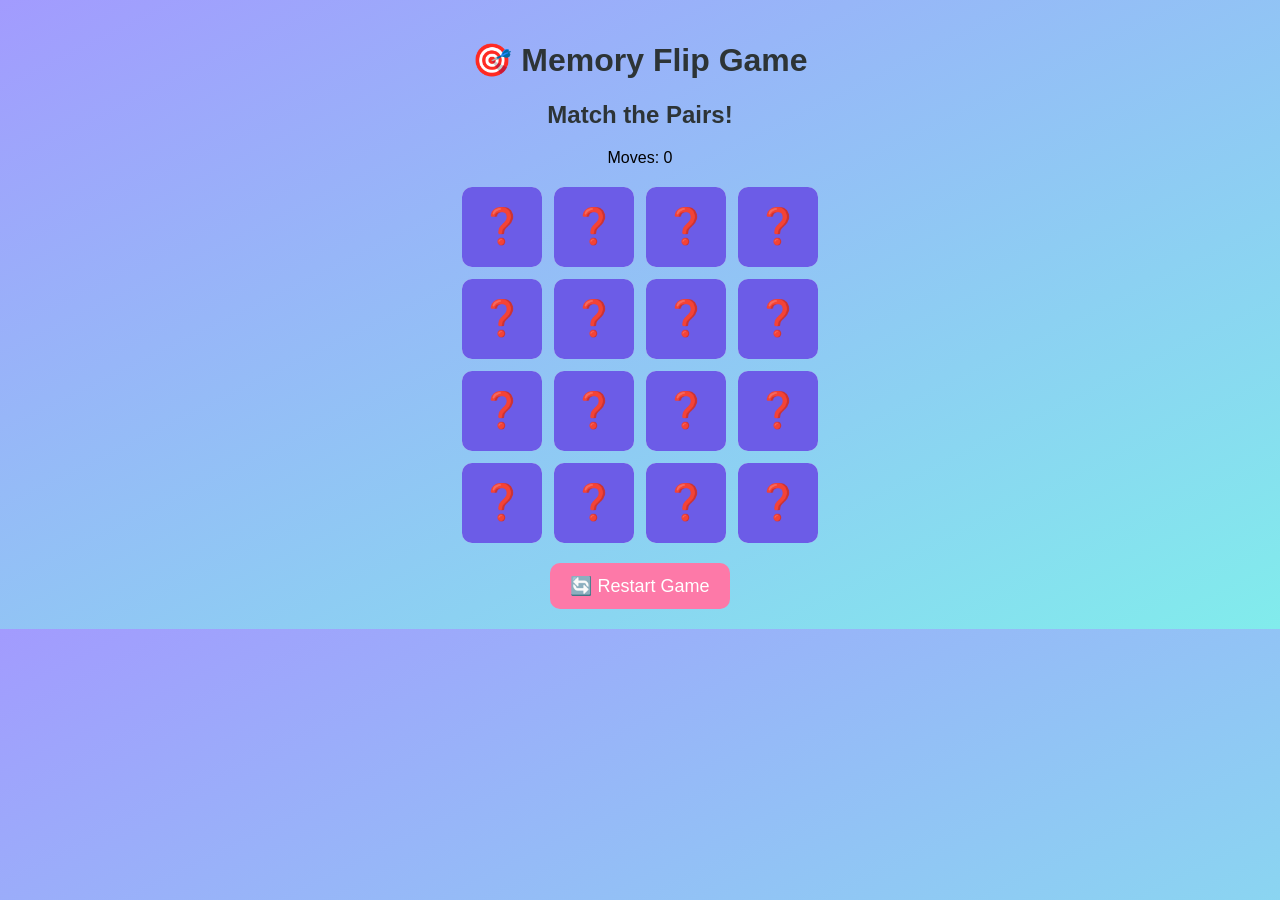
==== Memory-Flip-Game/index.html @ a367abdf "Add Memory Flip Game with emoji matching and responsive UI" ====
<!DOCTYPE html>
<html lang="en">
<head>
  <meta charset="UTF-8" />
  <meta name="viewport" content="width=device-width, initial-scale=1.0" />
  <title>Memory Flip Game</title>
  <link rel="stylesheet" href="style.css" />
</head>
<body>

  <h1>🎯 Memory Flip Game</h1>
  <h2>Match the Pairs!</h2>

  <div class="score-board">
    Moves: <span id="moves">0</span>
  </div>

  <div class="game-container" id="game"></div>

  <button id="restartBtn">🔄 Restart Game</button>

  <script src="script.js"></script>
</body>
</html>
---- Memory-Flip-Game/style.css ----
body {
  font-family: Arial, sans-serif;
  background: linear-gradient(to bottom right, #a29bfe, #81ecec);
  text-align: center;
  margin: 0;
  padding: 20px;
}

h1, h2 {
  color: #2d3436;
}

.game-container {
  display: grid;
  grid-template-columns: repeat(4, 80px);
  gap: 12px;
  justify-content: center;
  margin-top: 20px;
}

.card {
  width: 80px;
  height: 80px;
  background: #dfe6e9;
  border-radius: 10px;
  font-size: 40px;
  display: flex;
  justify-content: center;
  align-items: center;
  cursor: pointer;
  user-select: none;
  position: relative;
  transform-style: preserve-3d;
  transition: transform .4s;
}

.card.flip {
  transform: rotateY(180deg);
}

.front, .back {
  position: absolute;
  width: 100%;
  height: 100%;
  backface-visibility: hidden;
}

.front {
  background: #6c5ce7;
  border-radius: 10px;
  display: grid;
  place-items: center;
  font-size: 35px;
  color: white;
}

.back {
  transform: rotateY(180deg);
  background: #ffeaa7;
  border-radius: 10px;
  display: grid;
  place-items: center;
}

button {
  margin-top: 20px;
  padding: 12px 20px;
  background: #fd79a8;
  color: #fff;
  border: none;
  font-size: 18px;
  border-radius: 10px;
  cursor: pointer;
}

button:hover {
  background: #e84393;
}

@media (max-width: 450px) {
  .game-container {
    grid-template-columns: repeat(4, 60px);
  }
  .card {
    width: 60px;
    height: 60px;
    font-size: 30px;
  }
}
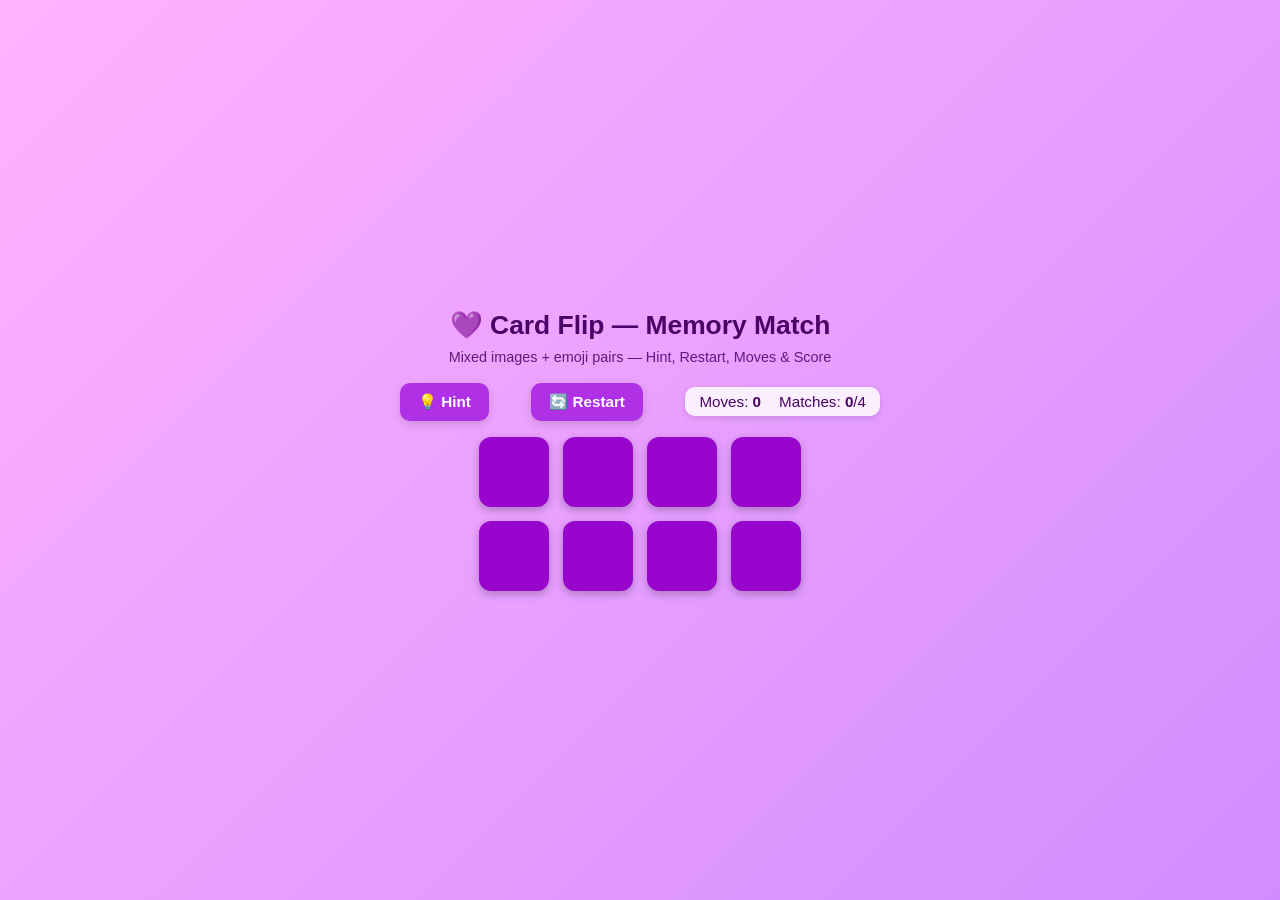
==== commit 32218986: "Enhanced Memory Card Game: New features + UI improvements" ====
--- a/Memory-Flip-Game/index.html
+++ b/Memory-Flip-Game/index.html
@@ -1,24 +1,46 @@
-<!DOCTYPE html>
+<!doctype html>
 <html lang="en">
 <head>
-  <meta charset="UTF-8" />
-  <meta name="viewport" content="width=device-width, initial-scale=1.0" />
-  <title>Memory Flip Game</title>
+  <meta charset="utf-8" />
+  <meta name="viewport" content="width=device-width,initial-scale=1" />
+  <title>Card Flip — Memory Match (Mixed)</title>
   <link rel="stylesheet" href="style.css" />
 </head>
 <body>
+  <main class="app">
+    <header>
+      <h1>💜 Card Flip — Memory Match</h1>
+      <p class="lead">Mixed images + emoji pairs — Hint, Restart, Moves & Score</p>
+    </header>
 
-  <h1>🎯 Memory Flip Game</h1>
-  <h2>Match the Pairs!</h2>
+    <section class="controls">
+      <button id="hintBtn" class="btn">💡 Hint</button>
+      <button id="restartBtn" class="btn">🔄 Restart</button>
+      <div class="status">
+        <span>Moves: <strong id="moves">0</strong></span>
+        <span>Matches: <strong id="matches">0</strong>/4</span>
+      </div>
+    </section>
 
-  <div class="score-board">
-    Moves: <span id="moves">0</span>
-  </div>
+    <section class="board-wrap">
+      <div id="board" class="board" aria-live="polite"></div>
+    </section>
 
-  <div class="game-container" id="game"></div>
+    <!-- End overlay -->
+    <div id="endOverlay" class="overlay hidden" role="dialog" aria-modal="true">
+      <div class="overlay-card">
+        <h2>🎉 You finished!</h2>
+        <p id="endText">You matched <strong id="endMatches">4</strong> pairs in <strong id="endMoves">0</strong> moves.</p>
+        <div class="overlay-actions">
+          <button id="overlayRestart" class="btn">Play Again</button>
+        </div>
+      </div>
+    </div>
 
-  <button id="restartBtn">🔄 Restart Game</button>
+   
+  </main>
 
   <script src="script.js"></script>
 </body>
 </html>
+
--- a/Memory-Flip-Game/style.css
+++ b/Memory-Flip-Game/style.css
@@ -1,90 +1,193 @@
-body {
-  font-family: Arial, sans-serif;
-  background: linear-gradient(to bottom right, #a29bfe, #81ecec);
-  text-align: center;
+/* Global */
+* {
   margin: 0;
-  padding: 20px;
+  padding: 0;
+  box-sizing: border-box;
+  font-family: "Poppins", sans-serif;
 }
 
-h1, h2 {
-  color: #2d3436;
+body {
+  display: flex;
+  justify-content: center;
+  align-items: center;
+  min-height: 100vh;
+  background: linear-gradient(135deg, #ffb3ff, #d28cff);
+  padding: 15px;
 }
 
-.game-container {
+.app {
+  width: 100%;
+  max-width: 480px;
+  text-align: center;
+  color: #4a0066;
+}
+
+h1 {
+  font-size: 1.65rem;
+  margin-bottom: 8px;
+}
+
+.lead {
+  font-size: 0.9rem;
+  margin-bottom: 18px;
+  opacity: 0.85;
+}
+
+/* ✅ Controls - Newly improved */
+.controls {
+  display: flex;
+  justify-content: space-between;
+  align-items: center;
+  gap: 12px;
+  margin-bottom: 16px;
+  flex-wrap: wrap;
+}
+
+.btn {
+  background: #b030e6;
+  border: none;
+  padding: 10px 18px;
+  border-radius: 10px;
+  font-size: 0.95rem;
+  cursor: pointer;
+  color: #fff;
+  font-weight: 600;
+  box-shadow: 0 3px 8px #00000025;
+  transition: transform .2s, background .2s ease;
+}
+
+.btn:hover {
+  background: #9806cd;
+  transform: translateY(-2px);
+}
+
+.status {
+  font-size: 0.95rem;
+  display: flex;
+  align-items: center;
+  gap: 18px;
+  background: #ffffffd5;
+  padding: 6px 14px;
+  border-radius: 10px;
+  box-shadow: 0 2px 6px #00000020;
+}
+
+/* ✅ Board */
+.board {
   display: grid;
-  grid-template-columns: repeat(4, 80px);
-  gap: 12px;
+  grid-template-columns: repeat(4, 70px);
+  gap: 14px;
   justify-content: center;
-  margin-top: 20px;
 }
 
 .card {
-  width: 80px;
-  height: 80px;
-  background: #dfe6e9;
-  border-radius: 10px;
-  font-size: 40px;
+  width: 70px;
+  height: 70px;
+  background: #9806cd;
+  border-radius: 12px;
   display: flex;
+  align-items: center;
   justify-content: center;
-  align-items: center;
+  font-size: 32px;
   cursor: pointer;
-  user-select: none;
-  position: relative;
+  box-shadow: 0 3px 8px rgba(0,0,0,.25);
   transform-style: preserve-3d;
   transition: transform .4s;
+  position: relative;
 }
 
-.card.flip {
-  transform: rotateY(180deg);
-}
-
-.front, .back {
+/* Card faces */
+.card .front,
+.card .back {
   position: absolute;
   width: 100%;
   height: 100%;
   backface-visibility: hidden;
+  border-radius: inherit;
+  display: flex;
+  align-items: center;
+  justify-content: center;
 }
 
-.front {
-  background: #6c5ce7;
-  border-radius: 10px;
-  display: grid;
-  place-items: center;
-  font-size: 35px;
-  color: white;
+.card .back {
+  transform: rotateY(180deg);
 }
 
-.back {
+.card.flipped {
   transform: rotateY(180deg);
-  background: #ffeaa7;
-  border-radius: 10px;
-  display: grid;
-  place-items: center;
 }
 
-button {
-  margin-top: 20px;
-  padding: 12px 20px;
-  background: #fd79a8;
-  color: #fff;
-  border: none;
-  font-size: 18px;
-  border-radius: 10px;
-  cursor: pointer;
+/* ✅ Matched cards pulse */
+.card.matched {
+  animation: matchedPulse 0.6s ease-in-out 2;
+  cursor: default;
 }
 
-button:hover {
-  background: #e84393;
+@keyframes matchedPulse {
+  0% { transform: scale(1); }
+  50% { transform: scale(1.12); }
+  100% { transform: scale(1); }
 }
 
-@media (max-width: 450px) {
-  .game-container {
-    grid-template-columns: repeat(4, 60px);
+/* ✅ Overlay */
+.overlay {
+  position: fixed;
+  inset: 0;
+  backdrop-filter: blur(5px);
+  background: rgba(208, 99, 208, 0.7);
+  display: flex;
+  align-items: center;
+  justify-content: center;
+}
+
+.hidden {
+  display: none;
+}
+
+.overlay-card {
+  background: #e051d7;
+  padding: 20px;
+  width: 80%;
+  max-width: 260px;
+  border-radius: 15px;
+  text-align: center;
+  box-shadow: 0 6px 20px rgba(0,0,0,.25);
+}
+
+.overlay-card h2 {
+  margin-bottom: 12px;
+  color: #8200b5;
+}
+
+.overlay-actions {
+  margin-top: 14px;
+}
+
+.footer {
+  margin-top: 18px;
+  opacity: .75;
+  font-size: .8rem;
+}
+
+/* ✅ Responsive */
+@media (max-width: 420px) {
+  .board {
+    grid-template-columns: repeat(4, 62px);
+    gap: 12px;
   }
   .card {
-    width: 60px;
-    height: 60px;
-    font-size: 30px;
+    width: 62px;
+    height: 62px;
+    font-size: 28px;
+  }
+  .controls {
+    flex-direction: column;
+  }
+  .btn {
+    width: 100%;
+  }
+  .status {
+    width: 100%;
+    justify-content: center;
   }
 }
-
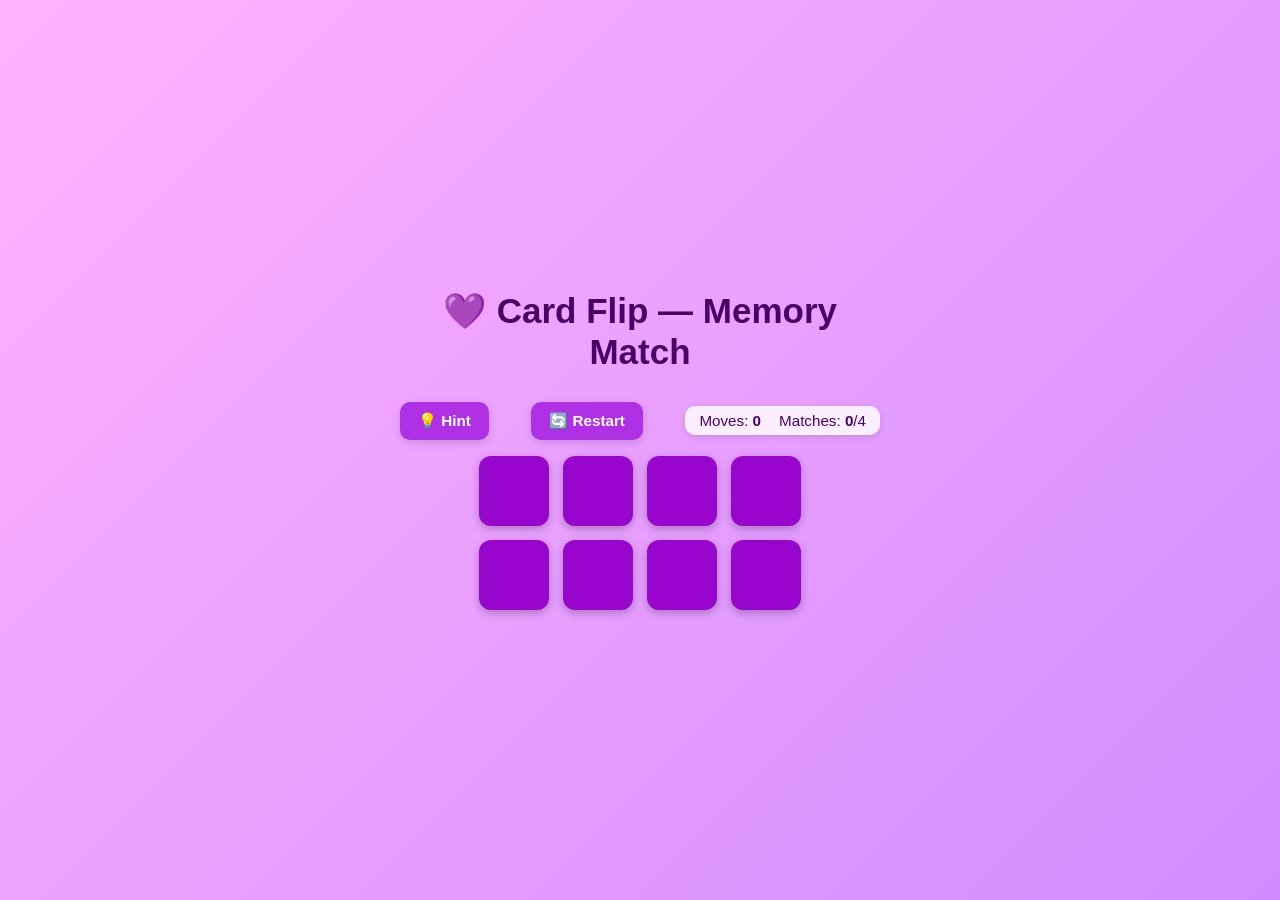
==== commit a8eb8aaf: "Enhanced Memory Card Game: New features + UI improvements" ====
--- a/Memory-Flip-Game/index.html
+++ b/Memory-Flip-Game/index.html
@@ -10,8 +10,7 @@
   <main class="app">
     <header>
       <h1>💜 Card Flip — Memory Match</h1>
-      <p class="lead">Mixed images + emoji pairs — Hint, Restart, Moves & Score</p>
-    </header>
+      </header>
 
     <section class="controls">
       <button id="hintBtn" class="btn">💡 Hint</button>
--- a/Memory-Flip-Game/style.css
+++ b/Memory-Flip-Game/style.css
@@ -19,12 +19,14 @@
   width: 100%;
   max-width: 480px;
   text-align: center;
-  color: #4a0066;
+  color: #4a0066;  
+  
 }
 
 h1 {
-  font-size: 1.65rem;
-  margin-bottom: 8px;
+  
+  font-size: 35px;
+  margin-bottom: 30px;
 }
 
 .lead {
